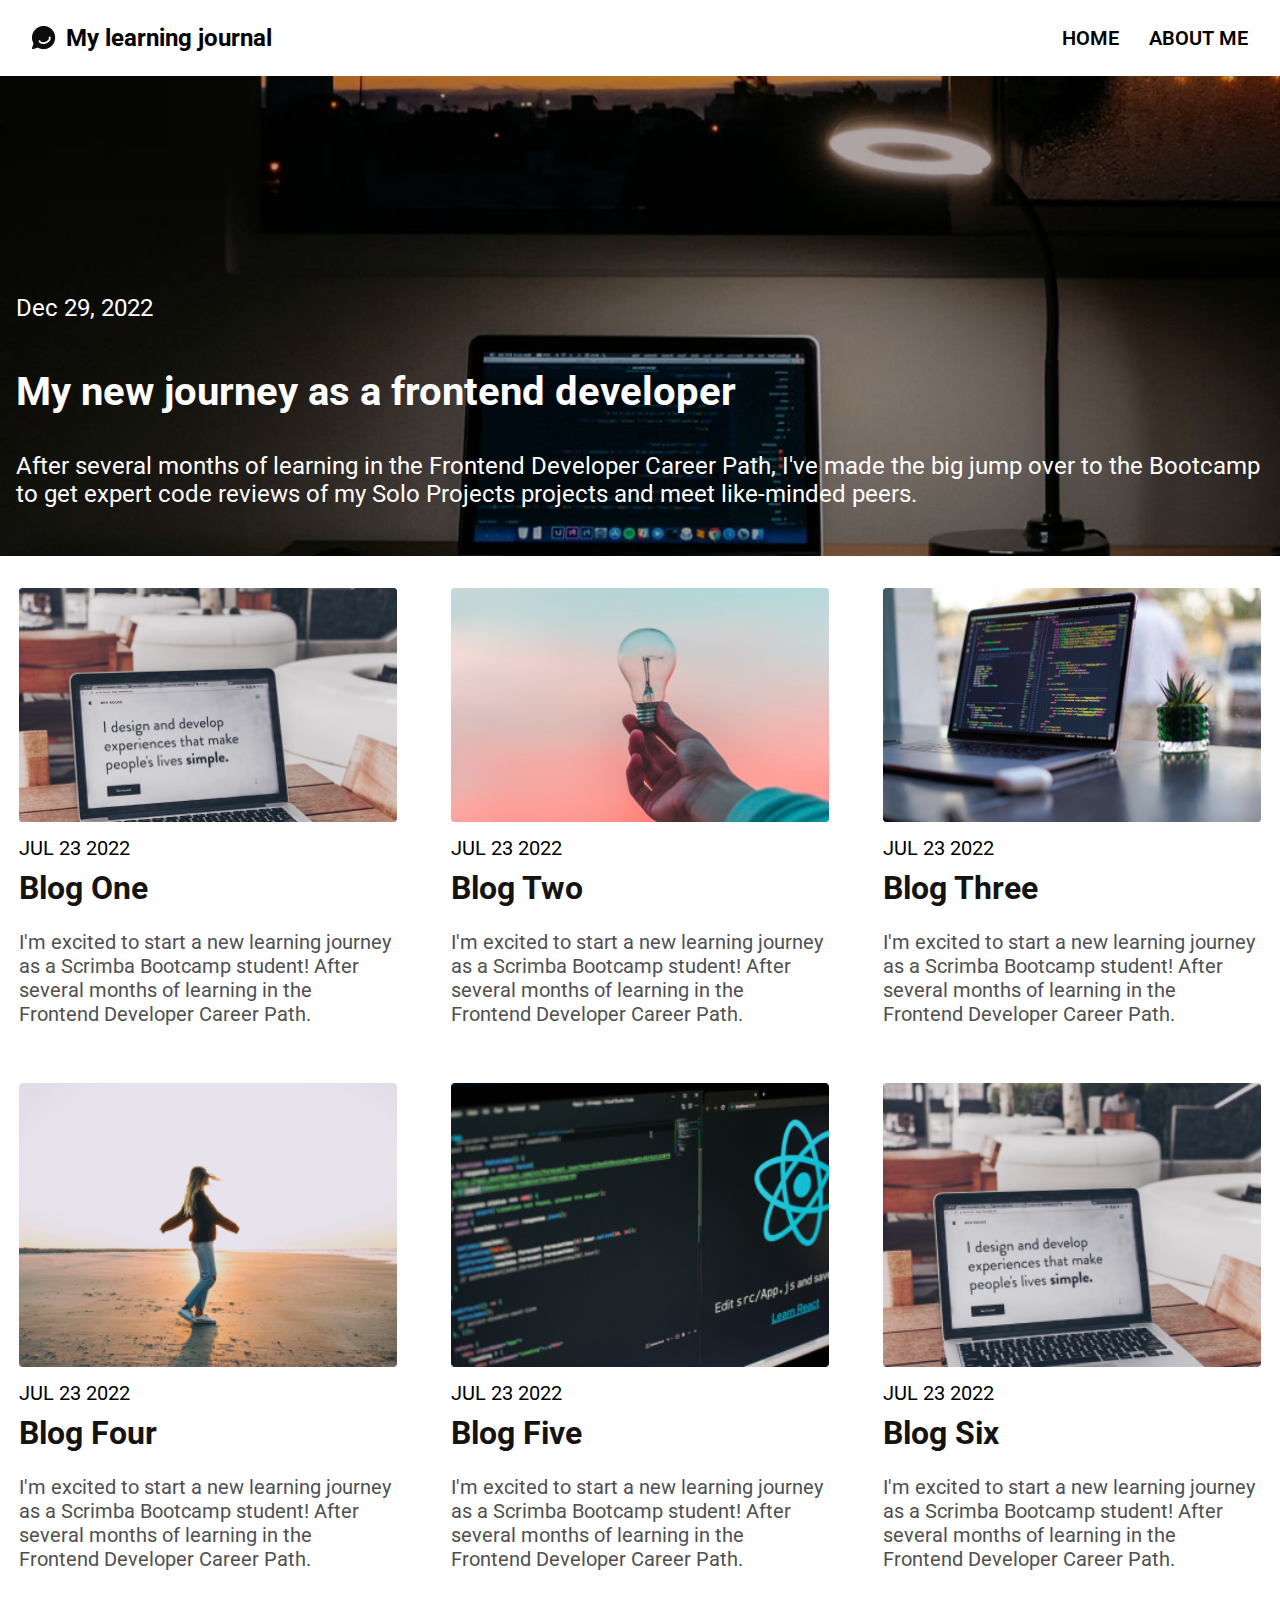
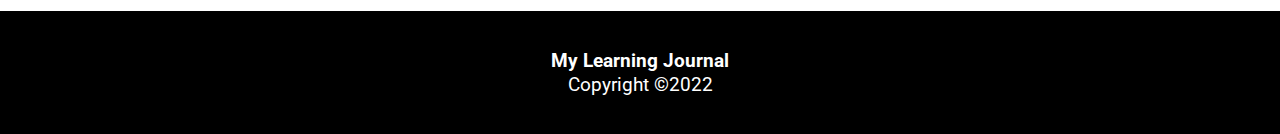
==== index.html @ 01010734 "Add files via upload" ====
<!DOCTYPE html>
<html lang="en">
<head>
    <meta charset="UTF-8">
    <meta http-equiv="X-UA-Compatible" content="IE=edge">
    <meta name="viewport" content="width=device-width, initial-scale=1.0">
    <title>My Learning Journal</title>
    <link rel="stylesheet" href="styles/styles.css">
    <link rel="preconnect" href="https://fonts.googleapis.com">
    <link rel="preconnect" href="https://fonts.gstatic.com" crossorigin>
    <link href="https://fonts.googleapis.com/css2?family=Roboto:wght@300;400;700;900&display=swap" rel="stylesheet">    
</head>
<body>
    <header>
        <div class="container container-flex">
            <div class="site-title">
                <img class="logo" src="images/logo.png" alt="Learning Journal Logo">
                <p class="title">My learning journal</p>
            </div>
            <nav>
                <ul>
                    <li><a class="nav-btn" href="index.html">Home</a></li>
                    <li><a class="nav-btn" href="about-me.html">About Me</a></li>
                </ul>
            </nav>
        </div>
    </header>
    <section class="banner-img">
        <div class="blog">
            <div class="banner-container">
                <p class="banner-date">Dec 29, 2022</p>
                <h1>
                    <a href="journal.html" class="banner-title">
                        My new journey as a frontend developer
                    </a>
                </h1>
                <p>
                    <a class="banner-description" href="journal.html">
                        After several months of learning in the Frontend Developer Career Path, I've made the big jump over to the Bootcamp to get expert code reviews of my Solo Projects projects and meet like-minded peers.
                    </a>
                </p>
            </div>
        </div>
    </section>

    <Section class="blog" id="blog">
    </section>

    <section class="view-more" id="view-more">
        <p class="view-more-btn" id="view-more-btn"><strong>View More</strong></p>
    </section>

    <footer>
        <p><strong>My Learning Journal</strong></p>
        <p>Copyright ©2022</p>
    </footer>
    <script src="/js/index.js" type="module"></script>
</body>

</html>
---- styles/styles.css ----
* {
    box-sizing: border-box;
}

body {
    margin: 0;
    padding: 0;
    font-family: 'Roboto', sans-serif;
}

a {
    text-decoration: none;
}

/*  ------ Navigation ------- */

.container {
    width: 90%;
    max-width: 600px;
    margin: 0 auto;
}

.container-flex {
    display: flex;
    justify-content: space-between;
    align-items: center;
}

.site-title{
    display: flex;
    align-items: center;
    gap: 5px;
    font-size: 0.875rem;
    font-weight: 700;
}

.container li {
    display: inline-block;
}

.nav-btn {
    color: black;
    margin-left: 5vw;
    font-size: 0.75rem;
    font-weight: 600;
    text-transform: uppercase;
}

/*-------- Banner --------*/

.banner-img {
    background-image: url("../images/blog-image-hero.png");
    background-size: cover;
    background-position: 50% 100%;
    display: flex;
    margin-bottom: 2em;
    min-height: 293px;
    width: 100%;
}

.banner-container {
    display: flex;
    flex-direction: column;
    justify-content: end;

    /* height: 34vh; */

}

.banner-container {
    padding: 0 1.25rem;
    width: 100%;
    height: 300px;
}

.banner-title,
.banner-date,
.banner-description {
    color: white;
}

.banner-date,
.banner-description {
    font-weight: 400;
}

.banner-date {
    font-size: 0.75rem;
    /* font-size: 2.4vw; */
}

.banner-title {
    font-size: 2rem;
    font-weight: 700;
}

.banner-description {
    padding-bottom: 32px;
}

/*-------- Blog ----------*/
.blog {
        display: grid;
        grid-template-columns: repeat(auto-fit, minmax(310px, 1fr));
        grid-gap: 1rem;
        margin: 0 auto;
        max-width: 100%;
        width: 100%;
    }

.blog-container {
    margin: 0;
    display: grid;
    padding: 0;
    grid-template-columns: 1.25rem 1fr 1.25rem;
    grid-template-areas: 
        ". image ."
        ". date  ."
        ". title ."
        ". body ." ;
}

.blog-image {grid-area: image;}
.blog-date {grid-area: date;}
.blog-title {grid-area: title;}
.blog-body {grid-area: body;}

.blog-image{
    align-self: center;
    width: 100%
}

.blog-date {
    font-size: 0.75rem;
    margin: 0.875rem 0 0;
    text-transform: uppercase;
    }
    
.blog-title{
    color: #141414;
    margin: 0.56rem 0 0;
}
.blog-body {
    color: #505050;
    margin: 0.56rem 0 2.56rem 0;
}

/*------ Recent Posts -------*/

.recent-posts-title {
    text-align: center;
    padding: 3.19rem 0 1.69rem 0;
    margin: 0;
}

/*----- hidden -----*/

.view-more {
    text-align: center;
    margin-top: -20px;
    padding-bottom: 2rem;
}

.view-more-btn{
    padding: 5px;
    cursor: pointer;
}

.hidden {
    display: none;
}

.hidden-medium{
    display: none;
}

/*---- footer ------*/
footer {
    background-color: black;
    color: white;
    text-align: center;
    padding: 2.3rem;
    min-width: 300px;
}

footer p {
    font-size: 0.75rem;
    margin: 1px 0;
}
/*----- Media Queries ----- */

@media (min-width: 601px){
    .container {
    width: 100%;
    max-width: 100%;
    padding: 0 2rem ;
    }

    .nav-btn {
        margin-left: 2vw;
    }

    .banner-container {
        padding: 0 1rem 2rem;
        height: 480px;
    }

    .blog-date {
        margin-top: 0.875rem;
    }
    
    .blog-title{
        margin: 0.56rem 0;
    }
    .blog-body {
        margin: 0.875rem 0 2.56rem 0;
    }

    .blog-container{
        grid-template-columns: 1.2rem 1fr 1.2rem;
    }
}

@media (min-width: 638px) {
    .hidden-medium{
        display: grid;
    }
}


@media (min-width: 768px) {
    .container{
        max-width: 1500px;
    }

    .blog {
        justify-content: center;
        grid-template-columns: repeat(3, minmax(256px, 500px));
        max-width: 1500px;
    }

    .banner-container{
        max-width: 1500px;
        grid-column: 1 / -1;
    }

    .banner-date,
    .banner-description {
        font-size: 1.5rem;
    }

    .banner-title {
        font-size: 2.5rem;
    }

    .hidden {
        display: grid;
    }

    #view-more {
        display: none;
    }

    .blog-date,
    .blog-body {
        font-size: 1.25rem;
    }

    .blog-title{
        font-size: 2rem;;
    }
    footer p{
        font-size: 1.2rem;
    }

    .site-title{
        gap: 10px;
        font-size: 1.5rem;
    }

    .nav-btn {
        font-size: 1.25rem;
    }

  }
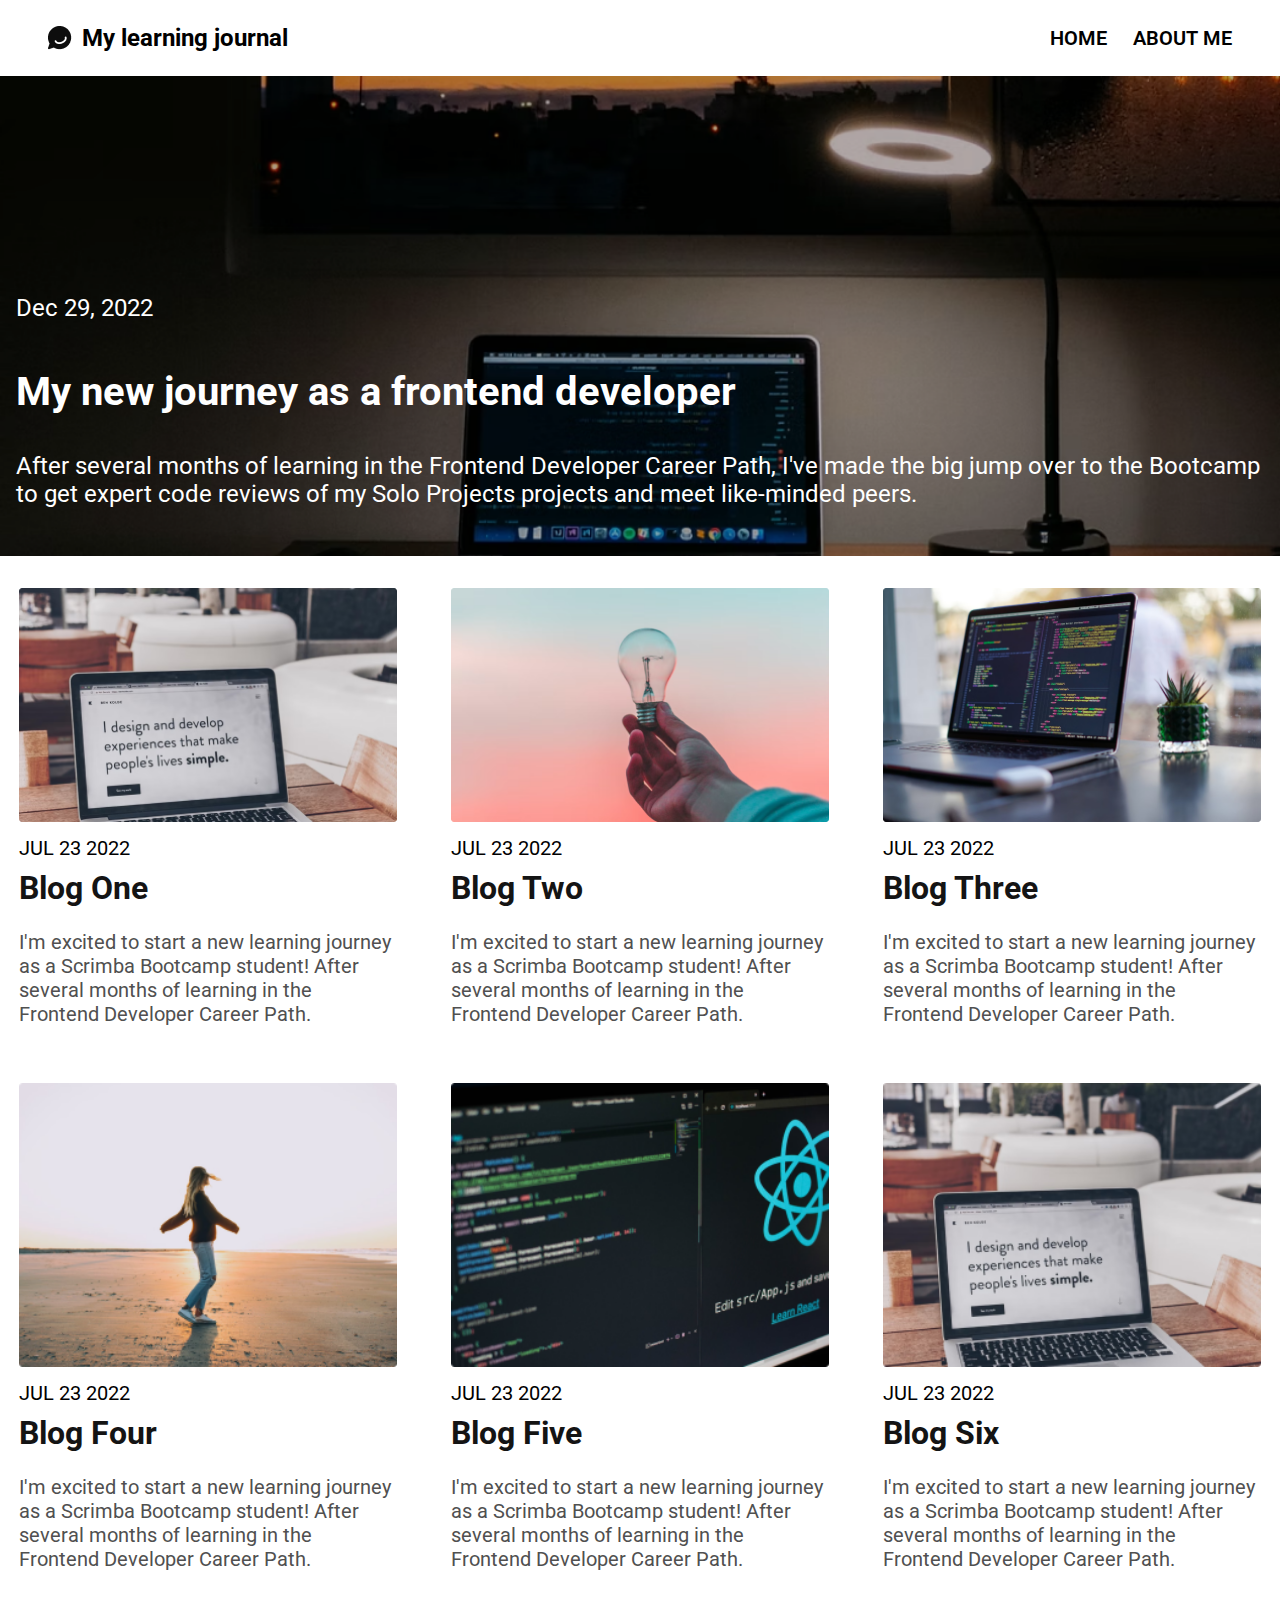
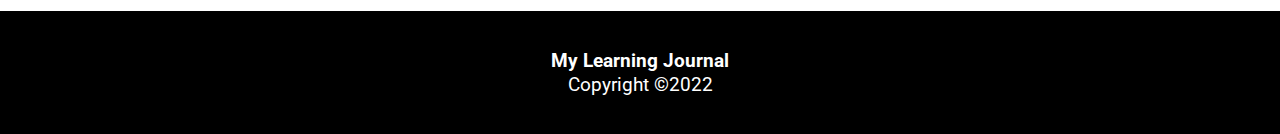
==== commit 3eb4fe47: "Add files via upload" ====
--- a/index.html
+++ b/index.html
@@ -12,18 +12,18 @@
 </head>
 <body>
     <header>
-        <div class="container container-flex">
+        <nav id="hamnav">
             <div class="site-title">
                 <img class="logo" src="images/logo.png" alt="Learning Journal Logo">
                 <p class="title">My learning journal</p>
             </div>
-            <nav>
-                <ul>
-                    <li><a class="nav-btn" href="index.html">Home</a></li>
-                    <li><a class="nav-btn" href="about-me.html">About Me</a></li>
-                </ul>
-            </nav>
-        </div>
+            <input type="checkbox" id="hamburger">
+            <div id="hamitems">
+                <a class="nav-btn" href="index.html">Home</a>
+                <a class="nav-btn" href="about-me.html">About Me</a>
+            </div>
+            <label for="hamburger">&#9776;</label>
+        </nav>
     </header>
     <section class="banner-img">
         <div class="blog">
--- a/styles/styles.css
+++ b/styles/styles.css
@@ -14,16 +14,19 @@
 
 /*  ------ Navigation ------- */
 
-.container {
-    width: 90%;
-    max-width: 600px;
-    margin: 0 auto;
-}
-
-.container-flex {
-    display: flex;
+
+
+/*--------- Hamburger Menu -------------- */
+#hamnav {
+    display: grid;
+    grid-template-areas: 
+    " site-title hamburger "
+    " menu menu ";
+    width: 100%;
+    background: white;
+    position: sticky;
+    top: 0;
     justify-content: space-between;
-    align-items: center;
 }
 
 .site-title{
@@ -32,20 +35,39 @@
     gap: 5px;
     font-size: 0.875rem;
     font-weight: 700;
-}
-
-.container li {
-    display: inline-block;
+    flex-grow: 0.8;
+    grid-area: site-title;
+    padding-left: 1rem;
+}
+
+#hamitems {
+    display: flex;
+    flex-direction: column;
+    grid-area: menu;
+    padding-right: 1rem;
 }
 
 .nav-btn {
+    flex-grow: 1;
+    flex-basis: 0;
     color: black;
-    margin-left: 5vw;
+    text-decoration: none;
+    text-align: center;
+    width: 100%;
+    color: black;
     font-size: 0.75rem;
     font-weight: 600;
     text-transform: uppercase;
-}
-
+    white-space: nowrap;
+    align-self: center;
+}
+
+#hamnav label,
+#hamburger {
+    display: none;
+    grid-area: hamburger;
+    padding-right: 1rem;
+}
 /*-------- Banner --------*/
 
 .banner-img {
@@ -117,7 +139,7 @@
         ". image ."
         ". date  ."
         ". title ."
-        ". body ." ;
+        ". body  ." ;
 }
 
 .blog-image {grid-area: image;}
@@ -190,11 +212,6 @@
 /*----- Media Queries ----- */
 
 @media (min-width: 601px){
-    .container {
-    width: 100%;
-    max-width: 100%;
-    padding: 0 2rem ;
-    }
 
     .nav-btn {
         margin-left: 2vw;
@@ -219,6 +236,23 @@
     .blog-container{
         grid-template-columns: 1.2rem 1fr 1.2rem;
     }
+
+    #hamnav {
+        display: flex;
+        width: 100%;
+        max-width: 100%;
+        padding: 0 2rem ;
+    }
+
+    #hamnav label,
+    #hamburger {
+        display: none;
+    }
+
+    #hamitems {
+        display: flex;
+        flex-direction: row;
+    }
 }
 
 @media (min-width: 638px) {
@@ -229,10 +263,6 @@
 
 
 @media (min-width: 768px) {
-    .container{
-        max-width: 1500px;
-    }
-
     .blog {
         justify-content: center;
         grid-template-columns: repeat(3, minmax(256px, 500px));
@@ -273,6 +303,10 @@
         font-size: 1.2rem;
     }
 
+    #hamnav{
+        max-width: 1500px;
+        margin: 0 auto;
+    }
     .site-title{
         gap: 10px;
         font-size: 1.5rem;
@@ -282,4 +316,34 @@
         font-size: 1.25rem;
     }
 
-  }
+}
+
+
+@media (max-width: 600px){
+
+    .nav-btn {
+        box-sizing: border-box;
+        display: inline-block;
+        width: 100%;
+        text-align: end;
+        padding-right: 1.2rem;
+        padding-bottom: 1rem;
+    }
+
+    #hamitems {
+        padding: 0;
+    }
+
+    #hamnav label {
+        display: inline-block;
+        color: black;
+        background: white;
+        font-style: normal;
+        font-size: 1.2rem;
+        align-self: center;
+    }
+
+    #hamitems { display: none; }
+    #hamnav input:checked ~ #hamitems {display: block;}        
+
+}